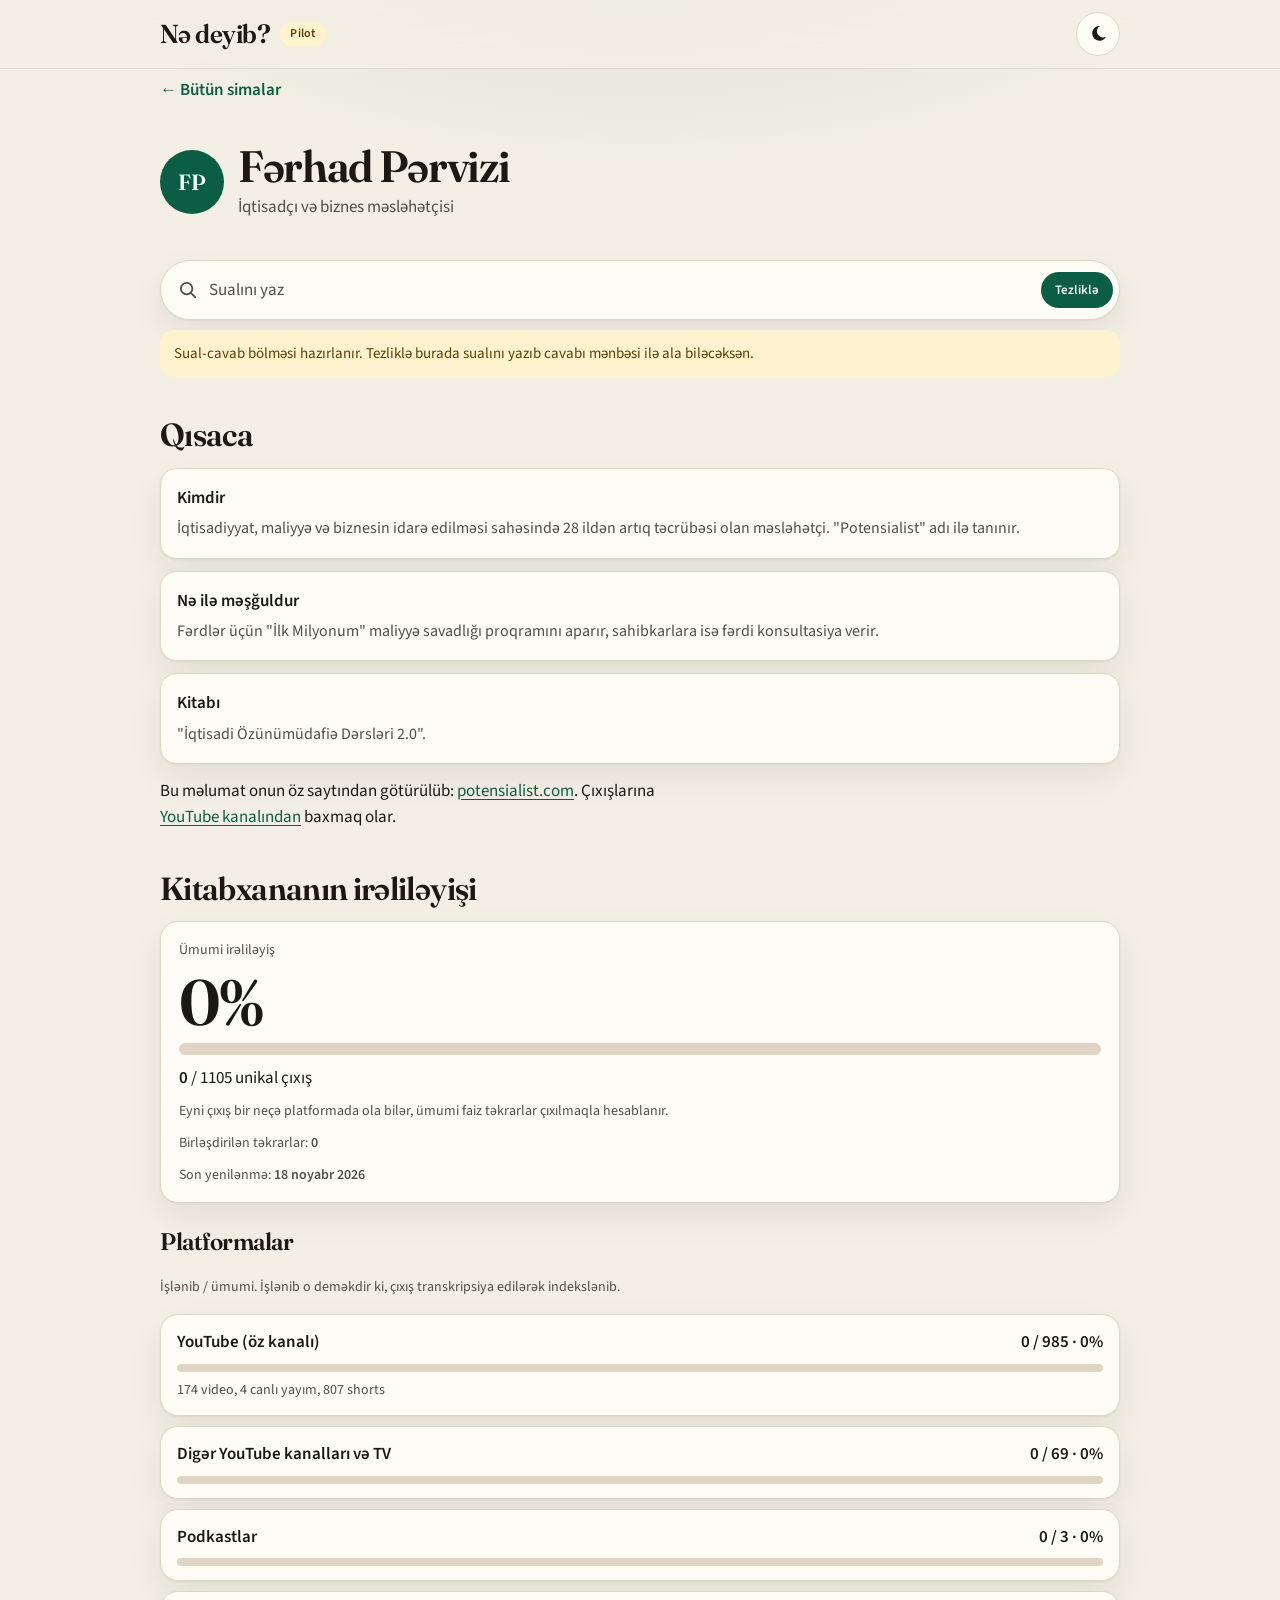
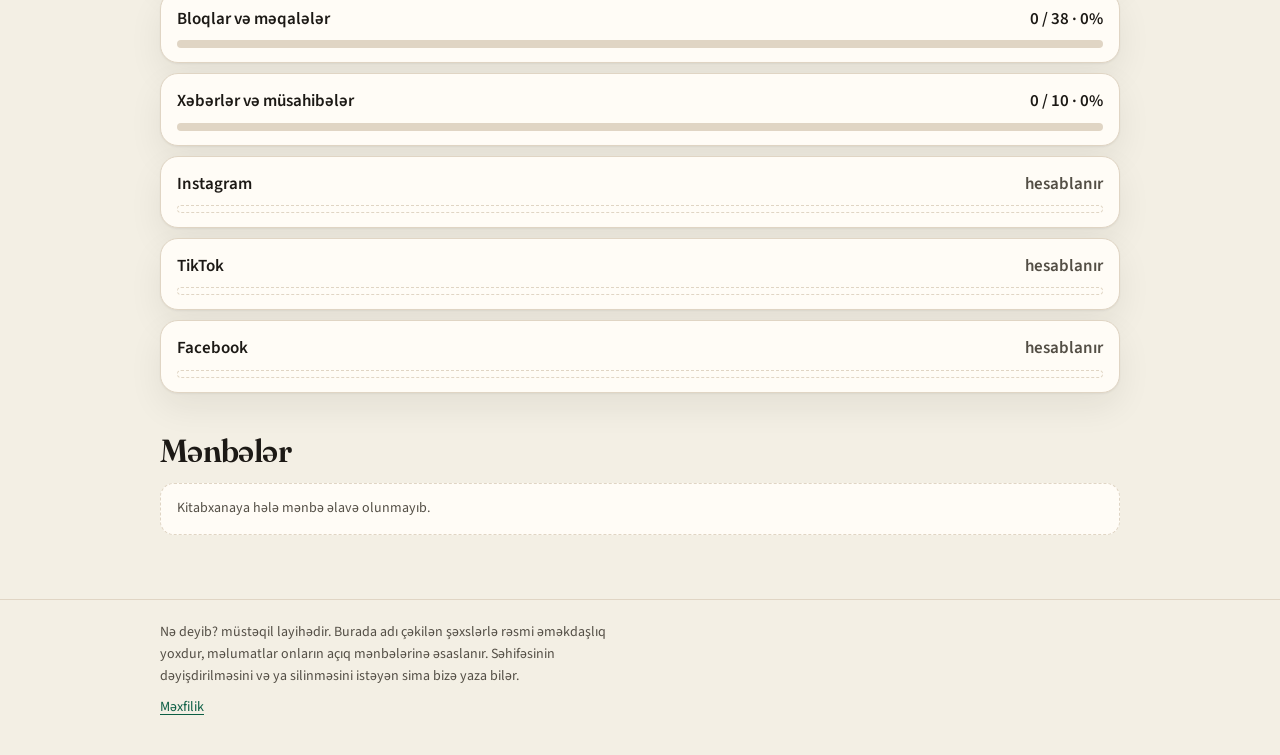
==== ferhad-pervizi/index.html @ 50365b59 "Show library progress from a public stats file Person pages are real paths, the catalogue is data/so" ====
<!DOCTYPE html>
<html lang="az">
<head>
<meta charset="utf-8">
<meta name="viewport" content="width=device-width, initial-scale=1">
<title>Fərhad Pərvizi — Nə deyib?</title>
<meta name="description" content="Fərhad Pərvizi, iqtisadçı və biznes məsləhətçisi. Dedikləri açıq mənbələrlə bir kitabxanada.">
<link rel="canonical" href="https://nedeyib.com/ferhad-pervizi/">
<link rel="icon" href="/favicon.svg" type="image/svg+xml">
<meta name="theme-color" content="#f3efe4" media="(prefers-color-scheme: light)">
<meta name="theme-color" content="#12110e" media="(prefers-color-scheme: dark)">
<meta property="og:type" content="website">
<meta property="og:locale" content="az_AZ">
<meta property="og:site_name" content="Nə deyib?">
<meta property="og:title" content="Fərhad Pərvizi — Nə deyib?">
<meta property="og:description" content="Fərhad Pərvizi, iqtisadçı və biznes məsləhətçisi. Dedikləri açıq mənbələrlə bir kitabxanada.">
<meta property="og:url" content="https://nedeyib.com/ferhad-pervizi/">
<meta property="og:image" content="https://nedeyib.com/assets/og.png">
<meta property="og:image:width" content="1200">
<meta property="og:image:height" content="630">
<meta property="og:image:alt" content="Nə deyib? — tanınmış simaların dedikləri bir kitabxanada">
<meta name="twitter:card" content="summary_large_image">
<meta name="twitter:title" content="Fərhad Pərvizi — Nə deyib?">
<meta name="twitter:description" content="Fərhad Pərvizi, iqtisadçı və biznes məsləhətçisi. Dedikləri açıq mənbələrlə bir kitabxanada.">
<meta name="twitter:image" content="https://nedeyib.com/assets/og.png">
<link rel="stylesheet" href="/assets/site.css">
</head>
<body data-person="ferhad-pervizi">
<a class="skip" href="#mezmun">Məzmuna keç</a>
<header class="site-header">
  <div class="bar wrap">
    <div class="brand">
      <a class="logo" href="/">Nə deyib?</a>
      <span class="pill">Pilot</span>
    </div>
    <button type="button" class="theme" data-theme-toggle aria-pressed="false" aria-label="Qaranlıq mövzuya keç">
      <svg class="icon icon-moon" viewBox="0 0 24 24" aria-hidden="true"><path fill="currentColor" d="M14.4 2.4a8.8 8.8 0 1 0 7.2 12.8A7.2 7.2 0 0 1 14.4 2.4z"/></svg>
      <svg class="icon icon-sun" viewBox="0 0 24 24" aria-hidden="true"><circle cx="12" cy="12" r="4" fill="currentColor"/><path fill="none" stroke="currentColor" stroke-width="2" stroke-linecap="round" d="M12 2.5v2.2M12 19.3v2.2M2.5 12h2.2M19.3 12h2.2M4.8 4.8l1.6 1.6M17.6 17.6l1.6 1.6M19.2 4.8l-1.6 1.6M6.4 17.6l-1.6 1.6"/></svg>
    </button>
  </div>
</header>
<main id="mezmun" class="wrap page">
  <a class="back" href="/">← Bütün simalar</a>
  <div class="whorow">
    <div class="photo round" data-photo="ferhad-pervizi"><span class="mono" aria-hidden="true">FP</span></div>
    <div>
      <h1>Fərhad Pərvizi</h1>
      <p class="role">İqtisadçı və biznes məsləhətçisi</p>
    </div>
  </div>

  <div class="ask-block">
    <form class="ask" role="search">
      <label class="sr-only" for="sual">Sualını yaz</label>
      <div class="ask-bar">
        <svg class="search-icon" viewBox="0 0 24 24" aria-hidden="true"><circle cx="10.5" cy="10.5" r="6.25" fill="none" stroke="currentColor" stroke-width="2"/><path d="M15.2 15.2 20 20" fill="none" stroke="currentColor" stroke-width="2" stroke-linecap="round"/></svg>
        <input id="sual" type="text" inputmode="search" placeholder="Sualını yaz" readonly aria-disabled="true" autocomplete="off" aria-describedby="soon">
        <span class="chip">Tezliklə</span>
      </div>
    </form>
    <p class="soonbox" id="soon">Sual-cavab bölməsi hazırlanır. Tezliklə burada sualını yazıb cavabı mənbəsi ilə ala biləcəksən.</p>
  </div>

  <section>
    <h2>Qısaca</h2>
    <div class="facts">
      <div class="fact"><b>Kimdir</b><span>İqtisadiyyat, maliyyə və biznesin idarə edilməsi sahəsində 28 ildən artıq təcrübəsi olan məsləhətçi. "Potensialist" adı ilə tanınır.</span></div>
      <div class="fact"><b>Nə ilə məşğuldur</b><span>Fərdlər üçün "İlk Milyonum" maliyyə savadlığı proqramını aparır, sahibkarlara isə fərdi konsultasiya verir.</span></div>
      <div class="fact"><b>Kitabı</b><span>"İqtisadi Özünümüdafiə Dərsləri 2.0".</span></div>
    </div>
    <p class="about">Bu məlumat onun öz saytından götürülüb: <a href="https://potensialist.com" target="_blank" rel="noopener noreferrer">potensialist.com</a>. Çıxışlarına <a href="https://www.youtube.com/@fparvizi" target="_blank" rel="noopener noreferrer">YouTube kanalından</a> baxmaq olar.</p>
  </section>

  <section class="library" data-stats="ferhad-pervizi" data-stats-detail>
    <h2>Kitabxananın irəliləyişi</h2>
    <div data-stats-body>
      <p class="empty">Statistika yüklənir.</p>
    </div>
  </section>

  <section>
    <h2>Mənbələr</h2>
    <div data-source-list data-person="ferhad-pervizi">
      <p class="empty">Kitabxanaya hələ mənbə əlavə olunmayıb.</p>
    </div>
  </section>
</main>
<footer class="site-footer">
  <div class="wrap">
    <p>Nə deyib? müstəqil layihədir. Burada adı çəkilən şəxslərlə rəsmi əməkdaşlıq yoxdur, məlumatlar onların açıq mənbələrinə əsaslanır. Səhifəsinin dəyişdirilməsini və ya silinməsini istəyən sima bizə yaza bilər.</p>
    <p data-contact hidden>Əlaqə: <a data-contact-mail></a></p>
    <p class="footer-links"><a href="/mexfilik/">Məxfilik</a></p>
  </div>
</footer>
<script src="/site.config.js"></script>
<script src="/assets/site.js"></script>
</body>
</html>
---- assets/site.css ----
/* Nə deyib? — shared layout. Light and dark tokens, no unused Q&A rules. */
@font-face {
  font-family: "Fraunces";
  font-style: normal;
  font-weight: 600;
  font-display: swap;
  src: url("/assets/fonts/fraunces.woff2") format("woff2");
}
@font-face {
  font-family: "Source Sans 3";
  font-style: normal;
  font-weight: 400;
  font-display: swap;
  src: url("/assets/fonts/sourcesans-400.woff2") format("woff2");
}
@font-face {
  font-family: "Source Sans 3";
  font-style: normal;
  font-weight: 600;
  font-display: swap;
  src: url("/assets/fonts/sourcesans-600.woff2") format("woff2");
}

:root {
  color-scheme: light;
  --bg: #f3efe4;
  --surface: #fffcf6;
  --ink: #1c1915;
  --muted: #534e45;
  --line: #e0d5c4;
  --accent: #0b5e44;
  --accent-ink: #f4fff9;
  --panel: #0b5e44;
  --panel-ink: #f4fff9;
  --mark: #f0d48a;
  --warn-bg: #fff3cf;
  --warn-ink: #5a3f00;
  --shadow: 0 1px 2px rgba(28, 25, 21, .05), 0 14px 34px rgba(28, 25, 21, .07);
  --shadow-up: 0 2px 6px rgba(28, 25, 21, .06), 0 18px 40px rgba(28, 25, 21, .12);
  --display: "Fraunces", "Noto Serif", "Liberation Serif", Georgia, serif;
  --body: "Source Sans 3", "Noto Sans", "Liberation Sans", system-ui, sans-serif;
}
@media (prefers-color-scheme: dark) {
  :root:not([data-theme="light"]) {
    color-scheme: dark;
    --bg: #12110e;
    --surface: #1d1b16;
    --ink: #f4efe4;
    --muted: #cbbfaa;
    --line: #3c362c;
    --accent: #7ddec0;
    --accent-ink: #06241a;
    --panel: #16382e;
    --panel-ink: #d8f7ec;
    --mark: #5c4b12;
    --warn-bg: #3d3214;
    --warn-ink: #f6e3ae;
    --shadow: 0 1px 2px rgba(0, 0, 0, .35), 0 14px 34px rgba(0, 0, 0, .28);
    --shadow-up: 0 2px 6px rgba(0, 0, 0, .4), 0 18px 40px rgba(0, 0, 0, .45);
  }
}
:root[data-theme="dark"] {
  color-scheme: dark;
  --bg: #12110e;
  --surface: #1d1b16;
  --ink: #f4efe4;
  --muted: #cbbfaa;
  --line: #3c362c;
  --accent: #7ddec0;
  --accent-ink: #06241a;
  --panel: #16382e;
  --panel-ink: #d8f7ec;
  --mark: #5c4b12;
  --warn-bg: #3d3214;
  --warn-ink: #f6e3ae;
  --shadow: 0 1px 2px rgba(0, 0, 0, .35), 0 14px 34px rgba(0, 0, 0, .28);
  --shadow-up: 0 2px 6px rgba(0, 0, 0, .4), 0 18px 40px rgba(0, 0, 0, .45);
}
:root[data-theme="light"] { color-scheme: light; }

*, *::before, *::after { box-sizing: border-box; }
html { -webkit-text-size-adjust: 100%; }
body {
  margin: 0;
  background:
    radial-gradient(900px 420px at 50% -120px, color-mix(in srgb, var(--accent) 14%, transparent), transparent 70%),
    var(--bg);
  color: var(--ink);
  font-family: var(--body);
  font-size: 17px;
  line-height: 1.55;
  font-synthesis: none;
}
img { max-width: 100%; display: block; }
button, input { font: inherit; color: inherit; }
::selection { background: color-mix(in srgb, var(--accent) 28%, transparent); }

.sr-only {
  position: absolute;
  width: 1px;
  height: 1px;
  padding: 0;
  margin: -1px;
  overflow: hidden;
  clip: rect(0, 0, 0, 0);
  white-space: nowrap;
  border: 0;
}
.skip {
  position: absolute;
  left: 12px;
  top: -48px;
  z-index: 20;
  background: var(--accent);
  color: var(--accent-ink);
  text-decoration: none;
  font-weight: 600;
  padding: 8px 12px;
  border-radius: 10px;
}
.skip:focus { top: 12px; }

.wrap { width: min(960px, calc(100% - 32px)); margin: 0 auto; }
.site-header {
  position: sticky;
  top: 0;
  z-index: 5;
  background: color-mix(in srgb, var(--bg) 84%, transparent);
  -webkit-backdrop-filter: blur(16px);
  backdrop-filter: blur(16px);
  border-bottom: 1px solid color-mix(in srgb, var(--line) 75%, transparent);
}
.bar {
  display: flex;
  align-items: center;
  gap: 12px;
  min-height: 68px;
}
.brand { display: flex; align-items: center; gap: 10px; min-width: 0; margin-right: auto; }
.logo, .brand h1 {
  font-family: var(--display);
  font-weight: 600;
  font-size: 26px;
  line-height: 1;
  letter-spacing: -0.02em;
  margin: 0;
}
.brand a, .logo { color: inherit; text-decoration: none; }
.pill {
  flex: none;
  font-size: 12px;
  font-weight: 600;
  letter-spacing: .02em;
  padding: 3px 10px;
  border-radius: 999px;
  background: var(--warn-bg);
  color: var(--warn-ink);
}
.theme {
  flex: none;
  width: 44px;
  height: 44px;
  display: grid;
  place-items: center;
  border-radius: 999px;
  border: 1px solid var(--line);
  background: var(--surface);
  color: var(--ink);
  cursor: pointer;
}
.theme:hover { border-color: var(--accent); }
.icon { width: 20px; height: 20px; display: block; }
.icon-sun { display: none; }
:root[data-theme="dark"] .icon-moon { display: none; }
:root[data-theme="dark"] .icon-sun { display: block; }
@media (prefers-color-scheme: dark) {
  :root:not([data-theme="light"]) .icon-moon { display: none; }
  :root:not([data-theme="light"]) .icon-sun { display: block; }
}

.page { display: flex; flex-direction: column; gap: 40px; padding: 8px 0 64px; }
.page section, .hero { display: flex; flex-direction: column; gap: 14px; }
h1, h2, h3 { text-wrap: balance; }
.hero { padding-top: 28px; max-width: 760px; }
.hero h2, .prose h1, .miss h1 {
  font-family: var(--display);
  font-weight: 600;
  font-size: clamp(42px, 6.2vw, 68px);
  line-height: 1.06;
  letter-spacing: -0.03em;
  margin: 0;
}
.hero h2::after, .prose h1::after {
  content: "";
  display: block;
  width: 64px;
  height: 4px;
  margin-top: 18px;
  border-radius: 999px;
  background: var(--accent);
}
section h2, .prose h2 {
  font-family: var(--display);
  font-weight: 600;
  font-size: clamp(26px, 3vw, 32px);
  line-height: 1.15;
  letter-spacing: -0.02em;
  margin: 0;
  scroll-margin-top: 84px;
}

a { color: var(--accent); text-underline-offset: 3px; }
a:visited { color: var(--accent); }
a:hover { text-decoration-thickness: 2px; }
.back { font-weight: 600; text-decoration: none; align-self: flex-start; }
.back:hover { text-decoration: underline; }

.ask-block { display: flex; flex-direction: column; gap: 10px; }
.ask { display: flex; flex-direction: column; gap: 8px; }
.ask-bar {
  display: flex;
  align-items: center;
  gap: 10px;
  min-height: 60px;
  padding: 6px 6px 6px 16px;
  background: var(--surface);
  border: 1px solid var(--line);
  border-radius: 999px;
  box-shadow: var(--shadow);
}
.ask-bar:focus-within { outline: 2px solid var(--accent); outline-offset: 3px; }
.search-icon { flex: none; width: 22px; height: 22px; color: var(--muted); }
.ask-bar input {
  flex: 1;
  min-width: 0;
  border: 0;
  background: transparent;
  padding: 10px 0;
  font-size: 17px;
  line-height: 1.3;
  color: var(--ink);
}
.ask-bar input:focus { outline: none; }
.ask-bar input[readonly] { cursor: default; caret-color: transparent; }
.ask-bar input::placeholder { color: var(--muted); opacity: 1; }
.chip {
  flex: none;
  font-size: 13px;
  font-weight: 600;
  padding: 8px 14px;
  border-radius: 999px;
  background: var(--accent);
  color: var(--accent-ink);
}
.hint, .note, .empty, .pp { margin: 0; color: var(--muted); font-size: 14px; }
.pp b { color: var(--ink); font-weight: 600; font-variant-numeric: tabular-nums; }

.people { list-style: none; margin: 0; padding: 0; display: grid; gap: 14px; }
.person {
  display: grid;
  grid-template-columns: 168px 1fr;
  align-items: stretch;
  min-height: 100%;
  background: var(--surface);
  border: 1px solid var(--line);
  border-radius: 22px;
  color: inherit;
  text-decoration: none;
  overflow: hidden;
  box-shadow: var(--shadow);
}
.person:visited { color: inherit; }
.person:focus-visible { outline: 2px solid var(--accent); outline-offset: 3px; }
@media (hover: hover) {
  .person { transition: border-color .2s ease, box-shadow .2s ease, transform .2s ease; }
  .person:hover { border-color: var(--accent); box-shadow: var(--shadow-up); }
}
@media (hover: hover) and (prefers-reduced-motion: no-preference) {
  .person:hover { transform: translateY(-3px); }
  .pm { transition: transform .2s ease; }
  .person:hover .pm { transform: translateX(4px); }
}
.photo {
  position: relative;
  display: grid;
  place-items: center;
  background: var(--panel);
  min-height: 160px;
}
.photo img { position: absolute; inset: 0; width: 100%; height: 100%; object-fit: cover; }
.photo:has(img) .mono { display: none; }
.mono {
  width: 72px;
  height: 72px;
  border-radius: 50%;
  display: grid;
  place-items: center;
  font-family: var(--display);
  font-weight: 600;
  font-size: 26px;
  background: var(--panel-ink);
  color: var(--panel);
}
.person-copy { display: flex; flex-direction: column; gap: 8px; padding: 18px 20px 16px; }
.pn { margin: 0; font-family: var(--display); font-weight: 600; font-size: 28px; letter-spacing: -0.02em; line-height: 1.1; }
.pr { margin: 0; color: var(--muted); }
.pm { margin: 4px 0 0; font-weight: 600; color: var(--accent); }
.prog { display: flex; flex-direction: column; gap: 6px; margin-top: 4px; }
.meter { height: 8px; border-radius: 999px; background: var(--line); overflow: hidden; }
.meter-lg { height: 12px; }
.meter i { display: block; height: 100%; width: 0; border-radius: inherit; background: var(--accent); transition: width .7s ease; }
.meter.is-unknown { background: transparent; border: 1px dashed var(--line); }
[data-stats-body] { display: flex; flex-direction: column; gap: 16px; }
.stats-overall, .platform {
  background: var(--surface);
  border: 1px solid var(--line);
  border-radius: 18px;
  box-shadow: var(--shadow);
}
.stats-overall { display: flex; flex-direction: column; gap: 10px; padding: 18px 18px 16px; }
.stats-kicker, .stats-meta, .dedupe, .stats-legend, .platform-note { margin: 0; color: var(--muted); font-size: 14px; }
.stats-pct { margin: 0; font-family: var(--display); font-weight: 600; font-size: clamp(44px, 6vw, 64px); line-height: .95; letter-spacing: -0.03em; }
.stats-pair { margin: 0; font-variant-numeric: tabular-nums; }
.stats-pair b, .stats-meta b { font-variant-numeric: tabular-nums; }
.stats-sub { margin: 4px 0 0; font-family: var(--display); font-weight: 600; font-size: 24px; letter-spacing: -0.02em; }
.platforms { list-style: none; margin: 0; padding: 0; display: flex; flex-direction: column; gap: 10px; }
.platform { display: flex; flex-direction: column; gap: 8px; padding: 14px 16px; }
.platform-top { display: flex; justify-content: space-between; align-items: baseline; gap: 12px; flex-wrap: wrap; }
.platform-top b { font-weight: 600; }
.platform-count { margin-left: auto; font-weight: 600; font-variant-numeric: tabular-nums; white-space: nowrap; }
.platform-count.is-unknown { color: var(--muted); }

.about { margin: 0; max-width: 62ch; }
.steps, .cands { list-style: none; margin: 0; padding: 0; }
.steps { display: grid; grid-template-columns: repeat(3, 1fr); gap: 12px; counter-reset: st; }
.steps li {
  counter-increment: st;
  display: flex;
  flex-direction: column;
  gap: 8px;
  background: var(--surface);
  border: 1px solid var(--line);
  border-radius: 16px;
  padding: 16px;
  box-shadow: var(--shadow);
}
.steps li::before {
  content: counter(st);
  width: 32px;
  height: 32px;
  border-radius: 50%;
  display: grid;
  place-items: center;
  background: color-mix(in srgb, var(--accent) 14%, var(--surface));
  color: var(--accent);
  font-weight: 600;
  font-variant-numeric: tabular-nums;
}
.steps b { display: block; }
.steps span, .rule span, .fact span, .cands span { color: var(--muted); }
.rules { display: grid; grid-template-columns: repeat(3, 1fr); gap: 12px; }
.rule, .fact, .cands li {
  background: var(--surface);
  border: 1px solid var(--line);
  border-radius: 16px;
  box-shadow: var(--shadow);
}
.rule { padding: 16px 16px 14px; position: relative; overflow: hidden; }
.rule::before { content: ""; position: absolute; left: 0; right: 0; top: 0; height: 3px; background: var(--accent); }
.rule b, .fact b, .cands b { display: block; margin-bottom: 4px; }
.cands { display: flex; flex-direction: column; gap: 10px; }
.cands li { display: flex; justify-content: space-between; gap: 12px; align-items: baseline; padding: 14px 16px; flex-wrap: wrap; }
.cands b { margin: 0; }
.facts { display: flex; flex-direction: column; gap: 12px; }
.fact { padding: 16px; }
.fact span { font-size: 16px; }

.whorow { display: flex; align-items: center; gap: 14px; }
.whorow h1 { font-family: var(--display); font-weight: 600; font-size: clamp(32px, 4vw, 44px); letter-spacing: -0.03em; line-height: 1.05; margin: 0; }
.whorow .role { margin: 4px 0 0; color: var(--muted); }
.photo.round { width: 64px; height: 64px; min-height: 0; flex: none; border-radius: 50%; background: transparent; }
.photo.round .mono { width: 64px; height: 64px; font-size: 22px; background: var(--accent); color: var(--accent-ink); }
.soonbox {
  margin: 0;
  background: var(--warn-bg);
  color: var(--warn-ink);
  border-radius: 14px;
  padding: 12px 14px;
  font-size: 15px;
}
.empty {
  background: var(--surface);
  border: 1px dashed var(--line);
  border-radius: 14px;
  padding: 14px 16px;
}
ol.sources { list-style: none; margin: 0; padding: 0; display: flex; flex-direction: column; gap: 10px; }
ol.sources li {
  display: grid;
  grid-template-columns: auto 1fr;
  gap: 4px 12px;
  background: var(--surface);
  border: 1px solid var(--line);
  border-radius: 16px;
  padding: 14px 16px;
  box-shadow: var(--shadow);
}
.num { grid-row: span 3; font-size: 13px; font-weight: 600; color: var(--muted); font-variant-numeric: tabular-nums; padding-top: 3px; }
.st { font-weight: 600; }
.sx, .sl { margin: 0; }
.sx { color: var(--muted); font-size: 15px; }
.sl { font-size: 13px; color: var(--muted); overflow-wrap: anywhere; }

.prose { max-width: 68ch; }
.prose h1 { font-size: clamp(40px, 6vw, 60px); }
.prose p { margin: 0; }
.prose h2 { margin-top: 8px; }
.miss { max-width: 36em; padding-top: 36px; gap: 16px; }
.miss p { margin: 0; color: var(--muted); }

.site-footer { border-top: 1px solid var(--line); padding: 22px 0 36px; }
.site-footer p { margin: 0 0 10px; color: var(--muted); font-size: 14px; max-width: 70ch; }
.site-footer p:last-child { margin-bottom: 0; }
.footer-links { display: flex; gap: 16px; }

:focus-visible { outline: 2px solid var(--accent); outline-offset: 3px; }
[hidden] { display: none !important; }

@media (max-width: 800px) {
  .steps, .rules { grid-template-columns: 1fr; }
}
@media (max-width: 700px) {
  .person { grid-template-columns: 1fr; }
  .person .photo { min-height: 112px; }
  .pn { font-size: 24px; }
  .wrap { width: min(960px, calc(100% - 28px)); }
}
@media (max-width: 380px) {
  .logo, .brand h1 { font-size: 22px; }
  .chip { padding: 8px 10px; }
}
@media (prefers-reduced-motion: reduce) {
  .person, .pm, .meter i { transition: none; }
  .person:hover { transform: none; }
}
@media (forced-colors: active) {
  .person, .rule, .fact, .ask-bar, .cands li, .steps li, .stats-overall, .platform, .meter { border: 1px solid CanvasText; }
  .chip, .pill, .mono { border: 1px solid CanvasText; }
}
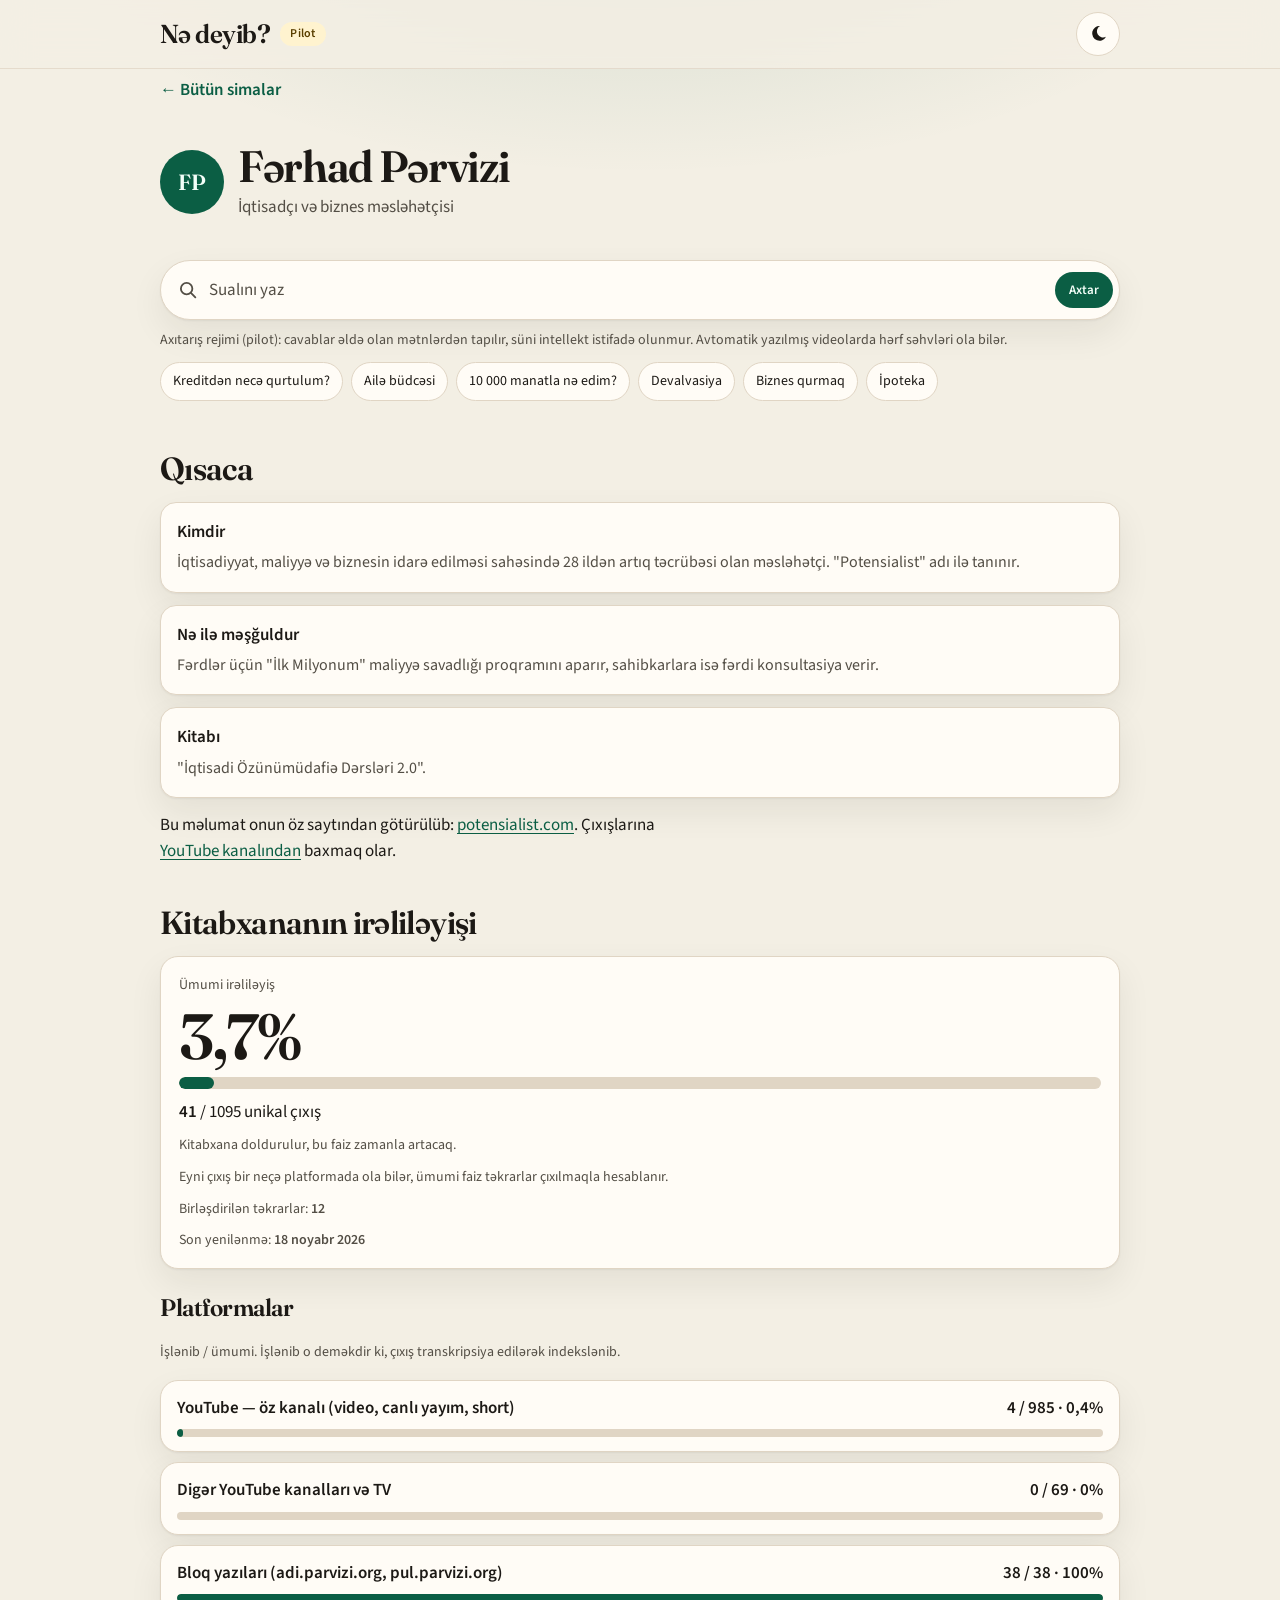
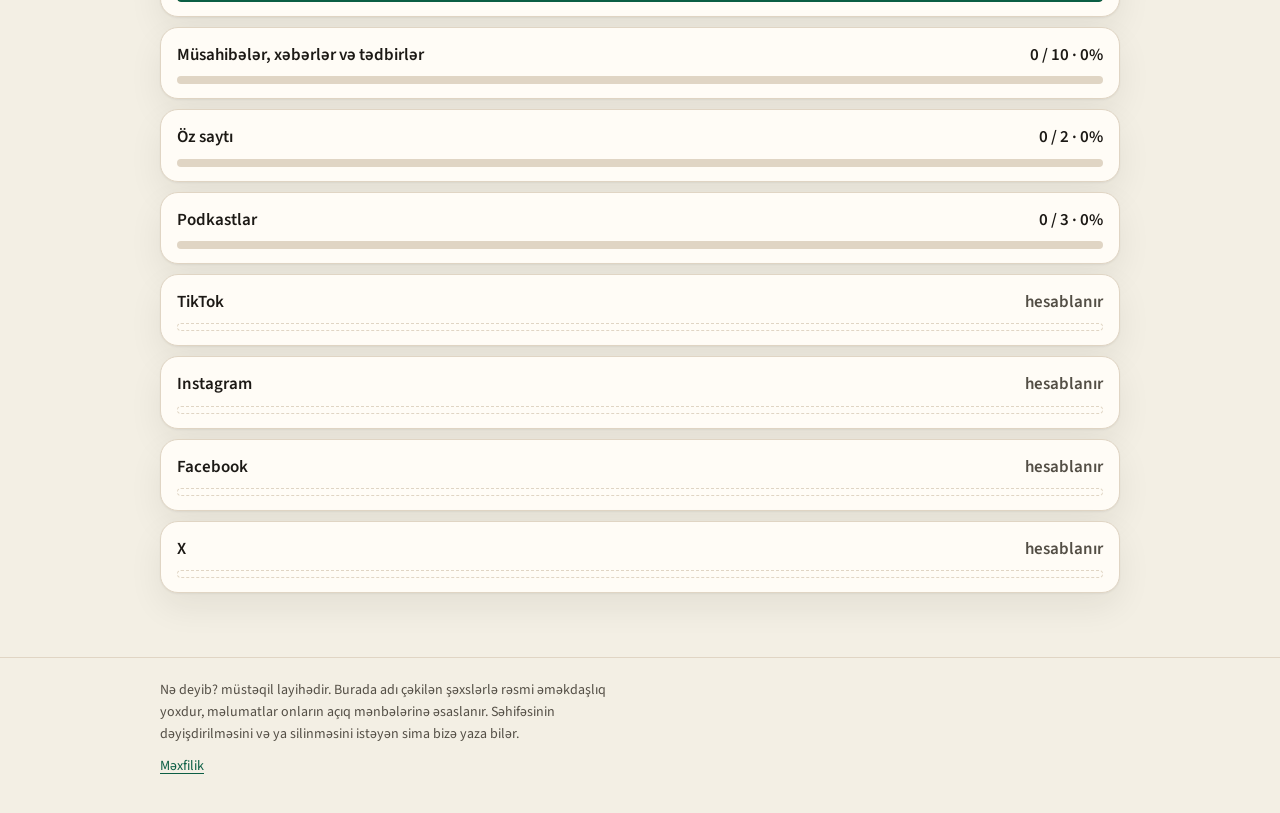
==== commit 88636f7d: "Search the person's own words instead of listing sources The person page no longer prints the source" ====
--- a/ferhad-pervizi/index.html
+++ b/ferhad-pervizi/index.html
@@ -50,15 +50,24 @@
   </div>
 
   <div class="ask-block">
-    <form class="ask" role="search">
+    <form class="ask" data-search role="search" action="/ferhad-pervizi/" method="get">
       <label class="sr-only" for="sual">Sualını yaz</label>
       <div class="ask-bar">
         <svg class="search-icon" viewBox="0 0 24 24" aria-hidden="true"><circle cx="10.5" cy="10.5" r="6.25" fill="none" stroke="currentColor" stroke-width="2"/><path d="M15.2 15.2 20 20" fill="none" stroke="currentColor" stroke-width="2" stroke-linecap="round"/></svg>
-        <input id="sual" type="text" inputmode="search" placeholder="Sualını yaz" readonly aria-disabled="true" autocomplete="off" aria-describedby="soon">
-        <span class="chip">Tezliklə</span>
+        <input id="sual" name="q" type="text" inputmode="search" placeholder="Sualını yaz" autocomplete="off" aria-describedby="sual-note" enterkeyhint="search">
+        <button class="chip" type="submit">Axtar</button>
       </div>
     </form>
-    <p class="soonbox" id="soon">Sual-cavab bölməsi hazırlanır. Tezliklə burada sualını yazıb cavabı mənbəsi ilə ala biləcəksən.</p>
+    <p class="note" id="sual-note">Axıtarış rejimi (pilot): cavablar əldə olan mətnlərdən tapılır, süni intellekt istifadə olunmur. Avtomatik yazılmış videolarda hərf səhvləri ola bilər.</p>
+    <div class="examples">
+      <button type="button" data-q="Kreditdən necə qurtulum?">Kreditdən necə qurtulum?</button>
+      <button type="button" data-q="Ailə büdcəsi">Ailə büdcəsi</button>
+      <button type="button" data-q="10 000 manatla nə edim?">10 000 manatla nə edim?</button>
+      <button type="button" data-q="Devalvasiya">Devalvasiya</button>
+      <button type="button" data-q="Biznes qurmaq">Biznes qurmaq</button>
+      <button type="button" data-q="İpoteka">İpoteka</button>
+    </div>
+    <div data-search-results aria-live="polite"></div>
   </div>
 
   <section>
@@ -78,12 +87,6 @@
     </div>
   </section>
 
-  <section>
-    <h2>Mənbələr</h2>
-    <div data-source-list data-person="ferhad-pervizi">
-      <p class="empty">Kitabxanaya hələ mənbə əlavə olunmayıb.</p>
-    </div>
-  </section>
 </main>
 <footer class="site-footer">
   <div class="wrap">
@@ -94,5 +97,6 @@
 </footer>
 <script src="/site.config.js"></script>
 <script src="/assets/site.js"></script>
+<script src="/assets/search.js"></script>
 </body>
 </html>
--- a/assets/site.css
+++ b/assets/site.css
@@ -252,6 +252,46 @@
   background: var(--accent);
   color: var(--accent-ink);
 }
+button.chip { font: inherit; font-size: 13px; font-weight: 600; border: 0; cursor: pointer; }
+button.chip:hover { filter: brightness(1.08); }
+.examples { display: flex; flex-wrap: wrap; gap: 8px; }
+.examples button {
+  font: inherit;
+  font-size: 14px;
+  text-align: left;
+  border: 1px solid var(--line);
+  background: var(--surface);
+  color: var(--ink);
+  border-radius: 999px;
+  padding: 8px 12px;
+  cursor: pointer;
+}
+.examples button:hover { border-color: var(--accent); }
+.hits { list-style: none; margin: 0; padding: 0; display: flex; flex-direction: column; gap: 12px; }
+.hit {
+  background: var(--surface);
+  border: 1px solid var(--line);
+  border-radius: 16px;
+  padding: 14px 16px;
+  box-shadow: var(--shadow);
+  display: flex;
+  flex-direction: column;
+  gap: 8px;
+}
+.hit-top { display: flex; align-items: center; gap: 8px; }
+.badge {
+  font-size: 12px;
+  font-weight: 600;
+  padding: 2px 8px;
+  border-radius: 999px;
+  background: color-mix(in srgb, var(--accent) 16%, var(--surface));
+  color: var(--accent);
+}
+.hit-time { font-size: 13px; font-weight: 600; color: var(--muted); font-variant-numeric: tabular-nums; }
+.hit-title { margin: 0; font-weight: 600; }
+.excerpt { margin: 0; color: var(--muted); }
+.excerpt mark { background: var(--mark); color: var(--ink); border-radius: 3px; padding: 0 2px; }
+.hit-link { font-weight: 600; align-self: flex-start; }
 .hint, .note, .empty, .pp { margin: 0; color: var(--muted); font-size: 14px; }
 .pp b { color: var(--ink); font-weight: 600; font-variant-numeric: tabular-nums; }
 
@@ -309,6 +349,7 @@
 .meter { height: 8px; border-radius: 999px; background: var(--line); overflow: hidden; }
 .meter-lg { height: 12px; }
 .meter i { display: block; height: 100%; width: 0; border-radius: inherit; background: var(--accent); transition: width .7s ease; }
+.meter i[data-width]:not([data-width="0"]) { min-width: 6px; }
 .meter.is-unknown { background: transparent; border: 1px dashed var(--line); }
 [data-stats-body] { display: flex; flex-direction: column; gap: 16px; }
 .stats-overall, .platform {
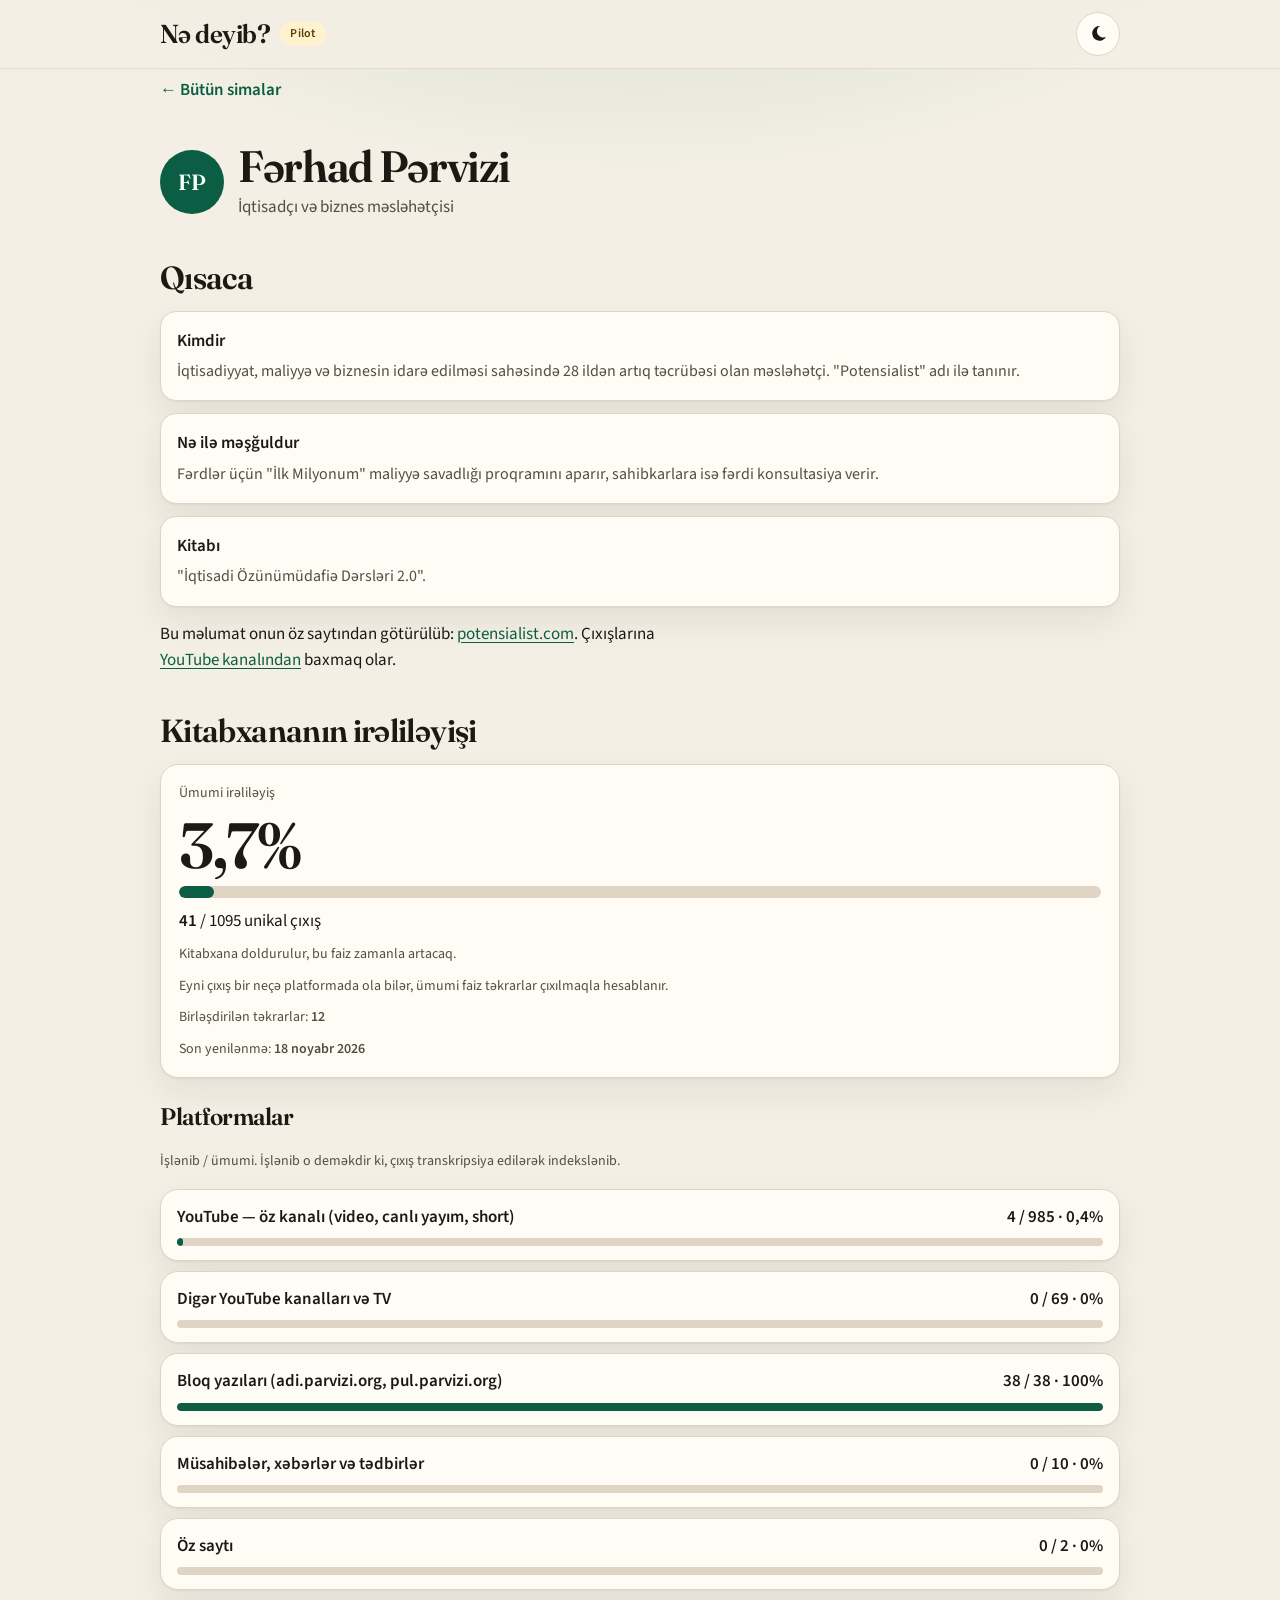
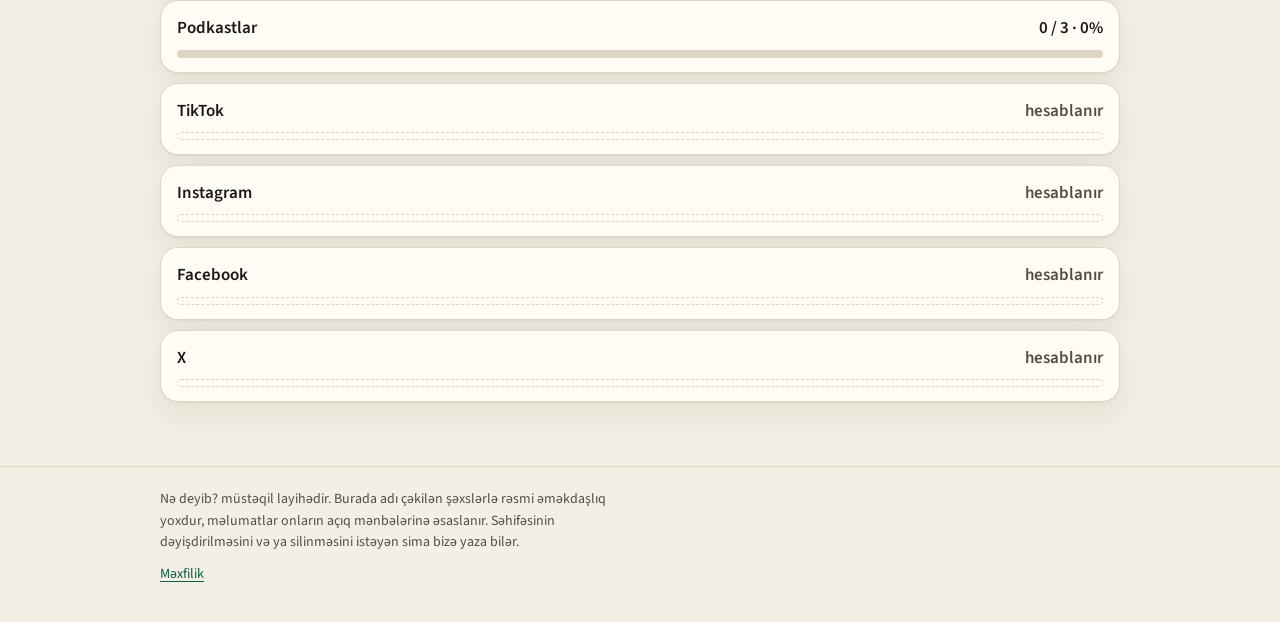
==== commit b42ded60: "Remove the search box and fade between pages The question UI is gone. The text index stays in the re" ====
--- a/ferhad-pervizi/index.html
+++ b/ferhad-pervizi/index.html
@@ -49,27 +49,6 @@
     </div>
   </div>
 
-  <div class="ask-block">
-    <form class="ask" data-search role="search" action="/ferhad-pervizi/" method="get">
-      <label class="sr-only" for="sual">Sualını yaz</label>
-      <div class="ask-bar">
-        <svg class="search-icon" viewBox="0 0 24 24" aria-hidden="true"><circle cx="10.5" cy="10.5" r="6.25" fill="none" stroke="currentColor" stroke-width="2"/><path d="M15.2 15.2 20 20" fill="none" stroke="currentColor" stroke-width="2" stroke-linecap="round"/></svg>
-        <input id="sual" name="q" type="text" inputmode="search" placeholder="Sualını yaz" autocomplete="off" aria-describedby="sual-note" enterkeyhint="search">
-        <button class="chip" type="submit">Axtar</button>
-      </div>
-    </form>
-    <p class="note" id="sual-note">Axıtarış rejimi (pilot): cavablar əldə olan mətnlərdən tapılır, süni intellekt istifadə olunmur. Avtomatik yazılmış videolarda hərf səhvləri ola bilər.</p>
-    <div class="examples">
-      <button type="button" data-q="Kreditdən necə qurtulum?">Kreditdən necə qurtulum?</button>
-      <button type="button" data-q="Ailə büdcəsi">Ailə büdcəsi</button>
-      <button type="button" data-q="10 000 manatla nə edim?">10 000 manatla nə edim?</button>
-      <button type="button" data-q="Devalvasiya">Devalvasiya</button>
-      <button type="button" data-q="Biznes qurmaq">Biznes qurmaq</button>
-      <button type="button" data-q="İpoteka">İpoteka</button>
-    </div>
-    <div data-search-results aria-live="polite"></div>
-  </div>
-
   <section>
     <h2>Qısaca</h2>
     <div class="facts">
@@ -97,6 +76,5 @@
 </footer>
 <script src="/site.config.js"></script>
 <script src="/assets/site.js"></script>
-<script src="/assets/search.js"></script>
 </body>
 </html>
--- a/assets/site.css
+++ b/assets/site.css
@@ -215,83 +215,6 @@
 .back { font-weight: 600; text-decoration: none; align-self: flex-start; }
 .back:hover { text-decoration: underline; }
 
-.ask-block { display: flex; flex-direction: column; gap: 10px; }
-.ask { display: flex; flex-direction: column; gap: 8px; }
-.ask-bar {
-  display: flex;
-  align-items: center;
-  gap: 10px;
-  min-height: 60px;
-  padding: 6px 6px 6px 16px;
-  background: var(--surface);
-  border: 1px solid var(--line);
-  border-radius: 999px;
-  box-shadow: var(--shadow);
-}
-.ask-bar:focus-within { outline: 2px solid var(--accent); outline-offset: 3px; }
-.search-icon { flex: none; width: 22px; height: 22px; color: var(--muted); }
-.ask-bar input {
-  flex: 1;
-  min-width: 0;
-  border: 0;
-  background: transparent;
-  padding: 10px 0;
-  font-size: 17px;
-  line-height: 1.3;
-  color: var(--ink);
-}
-.ask-bar input:focus { outline: none; }
-.ask-bar input[readonly] { cursor: default; caret-color: transparent; }
-.ask-bar input::placeholder { color: var(--muted); opacity: 1; }
-.chip {
-  flex: none;
-  font-size: 13px;
-  font-weight: 600;
-  padding: 8px 14px;
-  border-radius: 999px;
-  background: var(--accent);
-  color: var(--accent-ink);
-}
-button.chip { font: inherit; font-size: 13px; font-weight: 600; border: 0; cursor: pointer; }
-button.chip:hover { filter: brightness(1.08); }
-.examples { display: flex; flex-wrap: wrap; gap: 8px; }
-.examples button {
-  font: inherit;
-  font-size: 14px;
-  text-align: left;
-  border: 1px solid var(--line);
-  background: var(--surface);
-  color: var(--ink);
-  border-radius: 999px;
-  padding: 8px 12px;
-  cursor: pointer;
-}
-.examples button:hover { border-color: var(--accent); }
-.hits { list-style: none; margin: 0; padding: 0; display: flex; flex-direction: column; gap: 12px; }
-.hit {
-  background: var(--surface);
-  border: 1px solid var(--line);
-  border-radius: 16px;
-  padding: 14px 16px;
-  box-shadow: var(--shadow);
-  display: flex;
-  flex-direction: column;
-  gap: 8px;
-}
-.hit-top { display: flex; align-items: center; gap: 8px; }
-.badge {
-  font-size: 12px;
-  font-weight: 600;
-  padding: 2px 8px;
-  border-radius: 999px;
-  background: color-mix(in srgb, var(--accent) 16%, var(--surface));
-  color: var(--accent);
-}
-.hit-time { font-size: 13px; font-weight: 600; color: var(--muted); font-variant-numeric: tabular-nums; }
-.hit-title { margin: 0; font-weight: 600; }
-.excerpt { margin: 0; color: var(--muted); }
-.excerpt mark { background: var(--mark); color: var(--ink); border-radius: 3px; padding: 0 2px; }
-.hit-link { font-weight: 600; align-self: flex-start; }
 .hint, .note, .empty, .pp { margin: 0; color: var(--muted); font-size: 14px; }
 .pp b { color: var(--ink); font-weight: 600; font-variant-numeric: tabular-nums; }
 
@@ -412,6 +335,37 @@
 .cands { display: flex; flex-direction: column; gap: 10px; }
 .cands li { display: flex; justify-content: space-between; gap: 12px; align-items: baseline; padding: 14px 16px; flex-wrap: wrap; }
 .cands b { margin: 0; }
+.cands li.cand { flex-direction: column; align-items: stretch; justify-content: flex-start; gap: 10px; }
+.cand-top { display: flex; justify-content: space-between; align-items: center; gap: 12px; flex-wrap: wrap; }
+.cand-meta { display: flex; flex-direction: column; gap: 2px; min-width: 0; }
+.cand-count { font-variant-numeric: tabular-nums; font-weight: 600; }
+.cand-count b { display: inline; margin: 0; }
+.vote-btn {
+  flex: none;
+  font: inherit;
+  font-weight: 600;
+  font-size: 14px;
+  border-radius: 999px;
+  border: 1px solid var(--accent);
+  background: var(--accent);
+  color: var(--accent-ink);
+  padding: 8px 14px;
+  min-height: 40px;
+  cursor: pointer;
+}
+.vote-btn:hover:not(:disabled) { filter: brightness(1.08); }
+.vote-btn:disabled { cursor: default; }
+.vote-btn.done {
+  background: transparent;
+  color: var(--accent);
+}
+.vote-fallback {
+  margin: 0;
+  background: var(--warn-bg);
+  color: var(--warn-ink);
+  border-radius: 14px;
+  padding: 12px 14px;
+}
 .facts { display: flex; flex-direction: column; gap: 12px; }
 .fact { padding: 16px; }
 .fact span { font-size: 16px; }
@@ -478,13 +432,36 @@
 }
 @media (max-width: 380px) {
   .logo, .brand h1 { font-size: 22px; }
-  .chip { padding: 8px 10px; }
 }
 @media (prefers-reduced-motion: reduce) {
   .person, .pm, .meter i { transition: none; }
   .person:hover { transform: none; }
+  ::view-transition-group(*),
+  ::view-transition-old(*),
+  ::view-transition-new(*) {
+    animation: none;
+  }
+  body { animation: none; }
 }
 @media (forced-colors: active) {
-  .person, .rule, .fact, .ask-bar, .cands li, .steps li, .stats-overall, .platform, .meter { border: 1px solid CanvasText; }
-  .chip, .pill, .mono { border: 1px solid CanvasText; }
-}
+  .person, .rule, .fact, .cands li, .steps li, .stats-overall, .platform, .meter { border: 1px solid CanvasText; }
+  .pill, .mono { border: 1px solid CanvasText; }
+}
+
+@view-transition {
+  navigation: auto;
+}
+::view-transition-old(root) {
+  animation: 300ms ease both vt-out;
+}
+::view-transition-new(root) {
+  animation: 300ms ease both vt-in;
+}
+@keyframes vt-out { to { opacity: 0; } }
+@keyframes vt-in { from { opacity: 0; } }
+@supports not (view-transition-name: none) {
+  body { animation: vt-in 300ms ease; }
+}
+@media (prefers-reduced-motion: reduce) {
+  @view-transition { navigation: none; }
+}
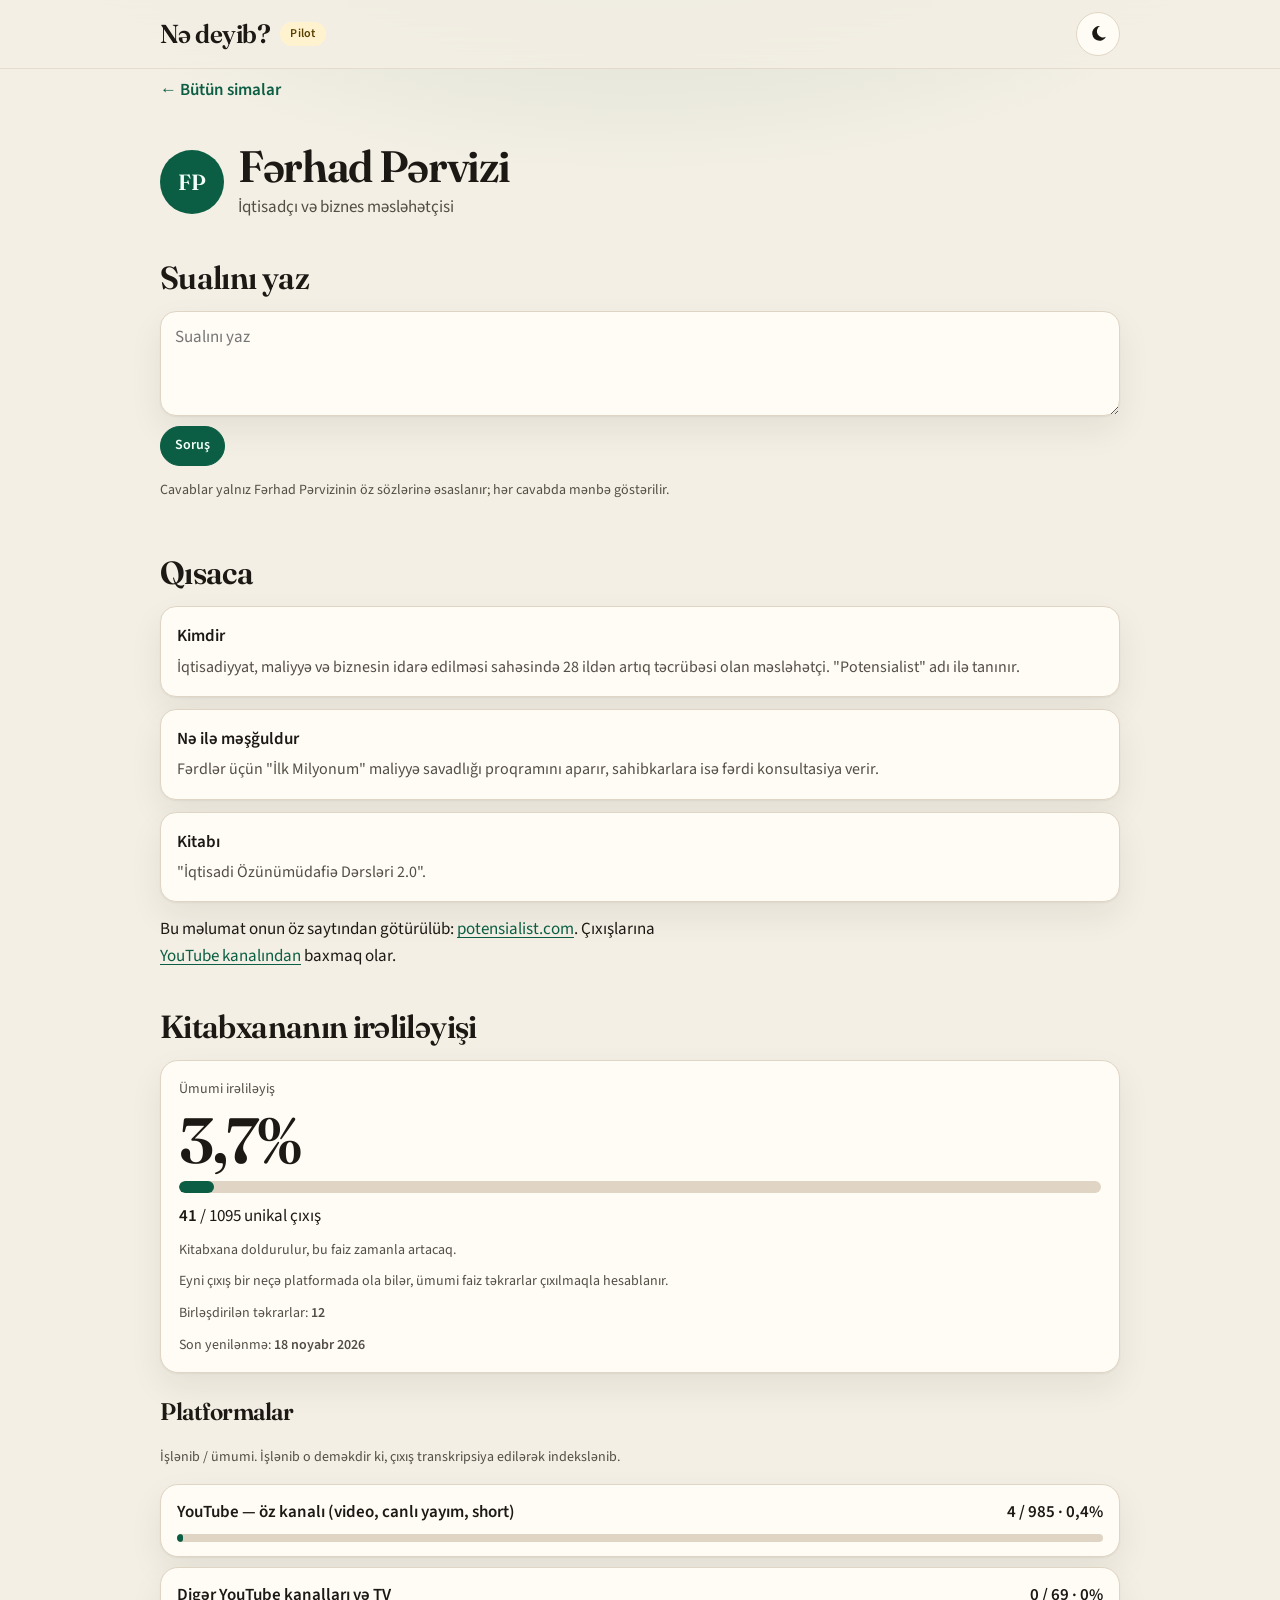
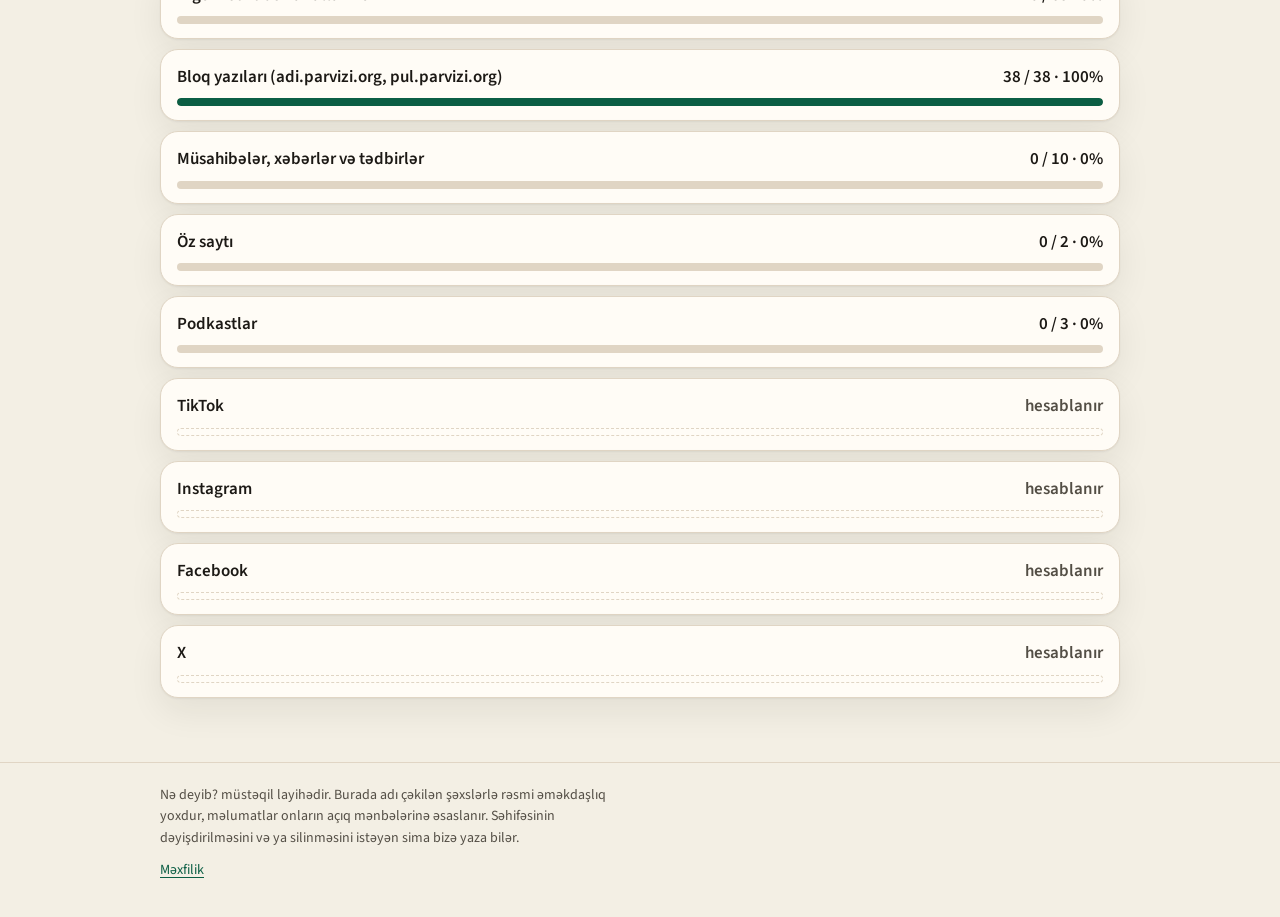
==== commit e01d4ee9: "Ask Fərhad Pərvizi from his own words The person page sends a question to the answer worker and show" ====
--- a/ferhad-pervizi/index.html
+++ b/ferhad-pervizi/index.html
@@ -49,6 +49,20 @@
     </div>
   </div>
 
+  <section id="sual">
+    <h2>Sualını yaz</h2>
+    <form class="ask" data-ask>
+      <label class="sr-only" for="sual-input">Sualını yaz</label>
+      <textarea id="sual-input" name="question" maxlength="500" rows="3" placeholder="Sualını yaz" required></textarea>
+      <div class="ask-row">
+        <button type="submit" class="vote-btn">Soruş</button>
+        <p class="pp" data-ask-left></p>
+      </div>
+    </form>
+    <p class="note">Cavablar yalnız Fərhad Pərvizinin öz sözlərinə əsaslanır; hər cavabda mənbə göstərilir.</p>
+    <div data-ask-out aria-live="polite"></div>
+  </section>
+
   <section>
     <h2>Qısaca</h2>
     <div class="facts">
@@ -76,5 +90,6 @@
 </footer>
 <script src="/site.config.js"></script>
 <script src="/assets/site.js"></script>
+<script src="/assets/ask.js"></script>
 </body>
 </html>
--- a/assets/site.css
+++ b/assets/site.css
@@ -215,6 +215,32 @@
 .back { font-weight: 600; text-decoration: none; align-self: flex-start; }
 .back:hover { text-decoration: underline; }
 
+.ask { display: flex; flex-direction: column; gap: 10px; }
+.ask textarea {
+  width: 100%;
+  min-height: 96px;
+  resize: vertical;
+  border: 1px solid var(--line);
+  border-radius: 16px;
+  padding: 12px 14px;
+  background: var(--surface);
+  color: var(--ink);
+  font: inherit;
+  box-shadow: var(--shadow);
+}
+.ask textarea:focus { outline: 2px solid var(--accent); outline-offset: 2px; }
+.ask-row { display: flex; align-items: center; gap: 12px; flex-wrap: wrap; }
+.ask-answer {
+  background: var(--surface);
+  border: 1px solid var(--line);
+  border-left: 4px solid var(--accent);
+  border-radius: 16px;
+  padding: 14px 16px;
+  box-shadow: var(--shadow);
+}
+.ask-answer p { margin: 0; }
+.ask-sources { list-style: none; margin: 12px 0 0; padding: 0; display: flex; flex-direction: column; gap: 6px; font-size: 14px; }
+.ask-sources span { color: var(--muted); }
 .hint, .note, .empty, .pp { margin: 0; color: var(--muted); font-size: 14px; }
 .pp b { color: var(--ink); font-weight: 600; font-variant-numeric: tabular-nums; }
 
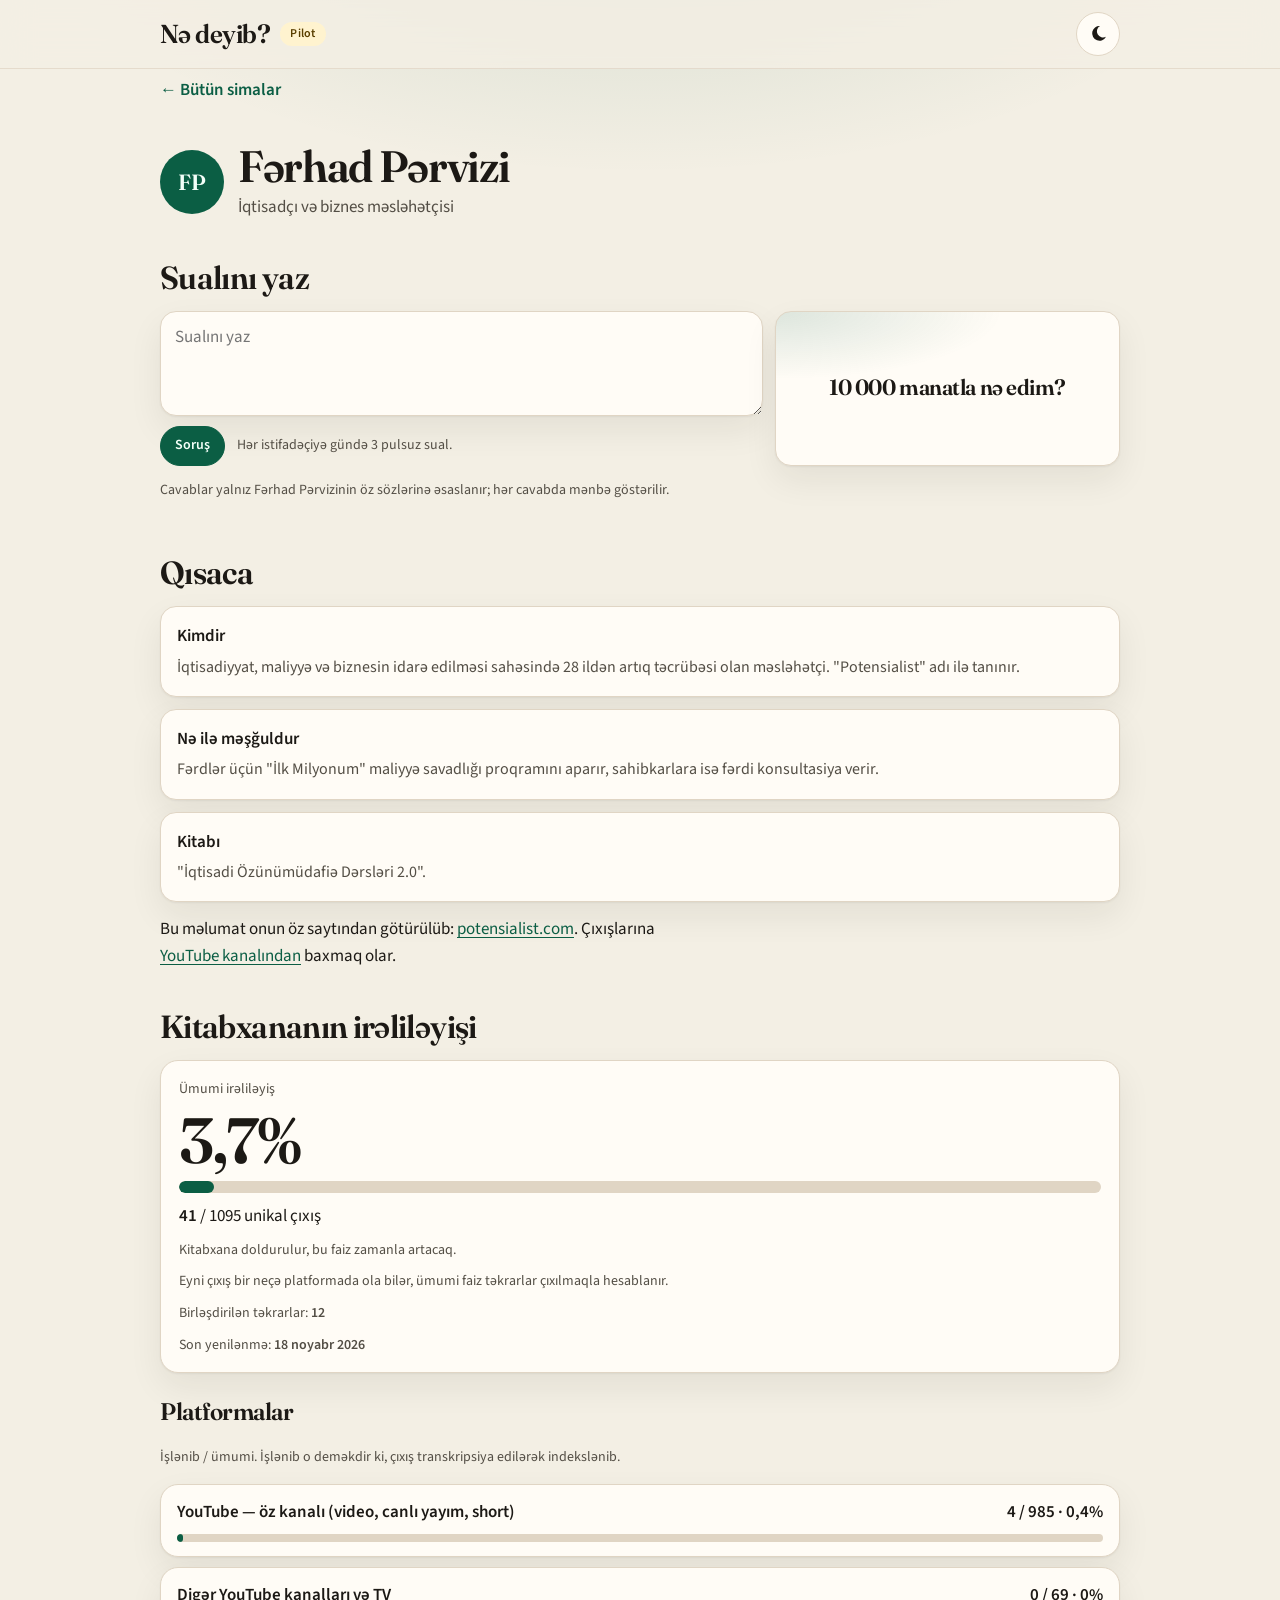
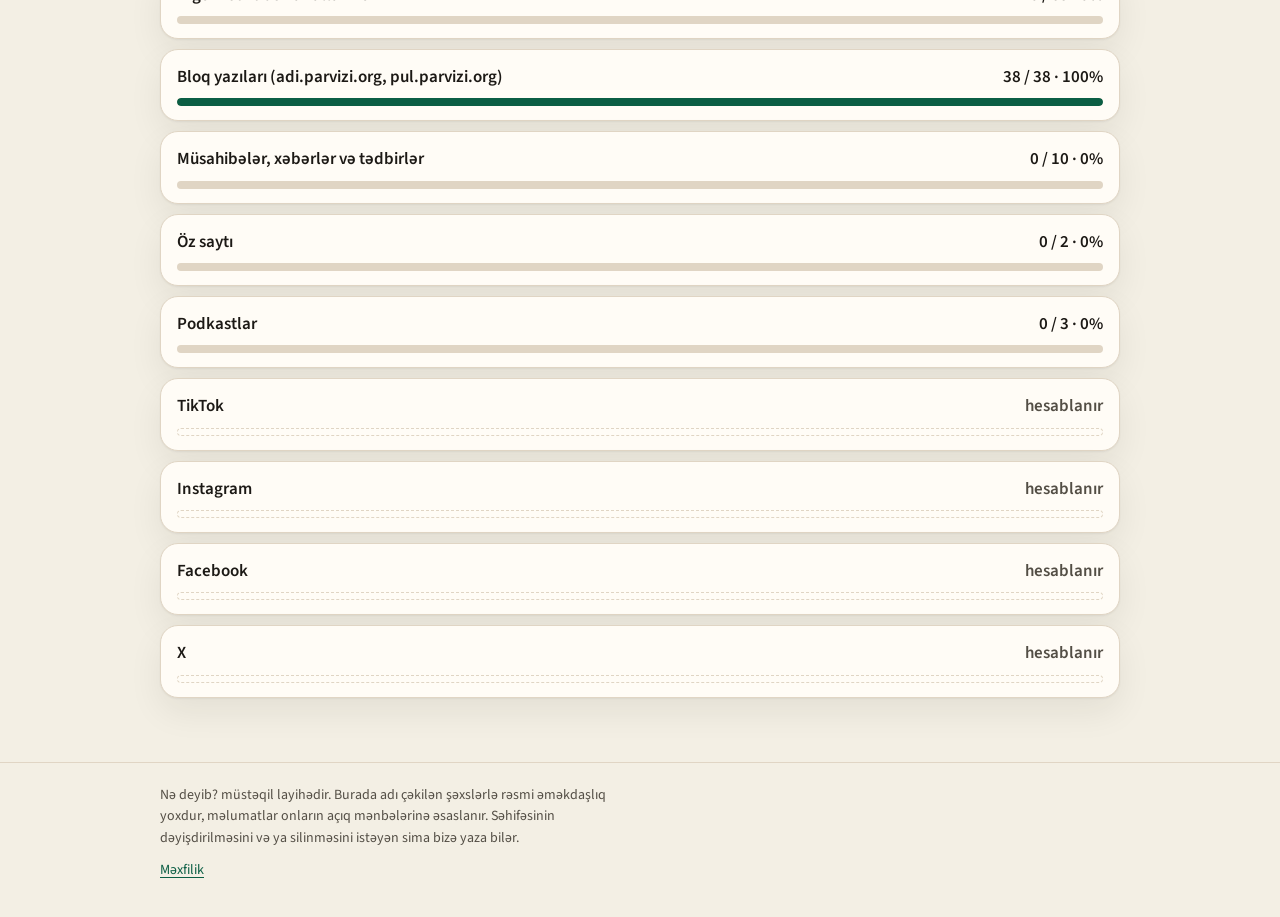
==== commit 92ff2932: "Suggest questions beside the ask box Rotating prompts fill the question without sending it. The dail" ====
--- a/ferhad-pervizi/index.html
+++ b/ferhad-pervizi/index.html
@@ -51,14 +51,20 @@
 
   <section id="sual">
     <h2>Sualını yaz</h2>
-    <form class="ask" data-ask>
-      <label class="sr-only" for="sual-input">Sualını yaz</label>
-      <textarea id="sual-input" name="question" maxlength="500" rows="3" placeholder="Sualını yaz" required></textarea>
-      <div class="ask-row">
-        <button type="submit" class="vote-btn">Soruş</button>
-        <p class="pp" data-ask-left></p>
+    <div class="ask-layout">
+      <form class="ask" data-ask>
+        <label class="sr-only" for="sual-input">Sualını yaz</label>
+        <textarea id="sual-input" name="question" maxlength="500" rows="3" placeholder="Sualını yaz" required></textarea>
+        <div class="ask-row">
+          <button type="submit" class="vote-btn">Soruş</button>
+          <p class="pp ask-limit">Hər istifadəçiyə gündə 3 pulsuz sual.</p>
+          <p class="pp" data-ask-left hidden></p>
+        </div>
+      </form>
+      <div class="suggest" data-suggest>
+        <button type="button" class="suggest-q" data-suggest-q></button>
       </div>
-    </form>
+    </div>
     <p class="note">Cavablar yalnız Fərhad Pərvizinin öz sözlərinə əsaslanır; hər cavabda mənbə göstərilir.</p>
     <div data-ask-out aria-live="polite"></div>
   </section>
--- a/assets/site.css
+++ b/assets/site.css
@@ -215,7 +215,41 @@
 .back { font-weight: 600; text-decoration: none; align-self: flex-start; }
 .back:hover { text-decoration: underline; }
 
+.ask-layout { display: grid; grid-template-columns: 1.4fr 0.8fr; gap: 12px; align-items: stretch; }
 .ask { display: flex; flex-direction: column; gap: 10px; }
+.suggest {
+  display: grid;
+  place-items: center;
+  min-height: 96px;
+  padding: 16px;
+  border: 1px solid var(--line);
+  border-radius: 16px;
+  background:
+    radial-gradient(120% 80% at 0% 0%, color-mix(in srgb, var(--accent) 14%, transparent), transparent 55%),
+    var(--surface);
+  box-shadow: var(--shadow);
+}
+.suggest-q {
+  font: inherit;
+  font-family: var(--display);
+  font-size: clamp(18px, 2vw, 22px);
+  font-weight: 600;
+  line-height: 1.25;
+  letter-spacing: -0.02em;
+  text-align: left;
+  color: var(--ink);
+  background: none;
+  border: 0;
+  padding: 0;
+  cursor: pointer;
+  opacity: 1;
+  transition: opacity .35s ease;
+}
+.suggest-q.out { opacity: 0; }
+.suggest-q:hover { color: var(--accent); }
+@media (max-width: 700px) {
+  .ask-layout { grid-template-columns: 1fr; }
+}
 .ask textarea {
   width: 100%;
   min-height: 96px;
@@ -230,6 +264,7 @@
 }
 .ask textarea:focus { outline: 2px solid var(--accent); outline-offset: 2px; }
 .ask-row { display: flex; align-items: center; gap: 12px; flex-wrap: wrap; }
+.ask-limit { font-size: 13px; }
 .ask-answer {
   background: var(--surface);
   border: 1px solid var(--line);
@@ -460,7 +495,8 @@
   .logo, .brand h1 { font-size: 22px; }
 }
 @media (prefers-reduced-motion: reduce) {
-  .person, .pm, .meter i { transition: none; }
+  .person, .pm, .meter i, .suggest-q { transition: none; }
+  .suggest-q.out { opacity: 1; }
   .person:hover { transform: none; }
   ::view-transition-group(*),
   ::view-transition-old(*),
